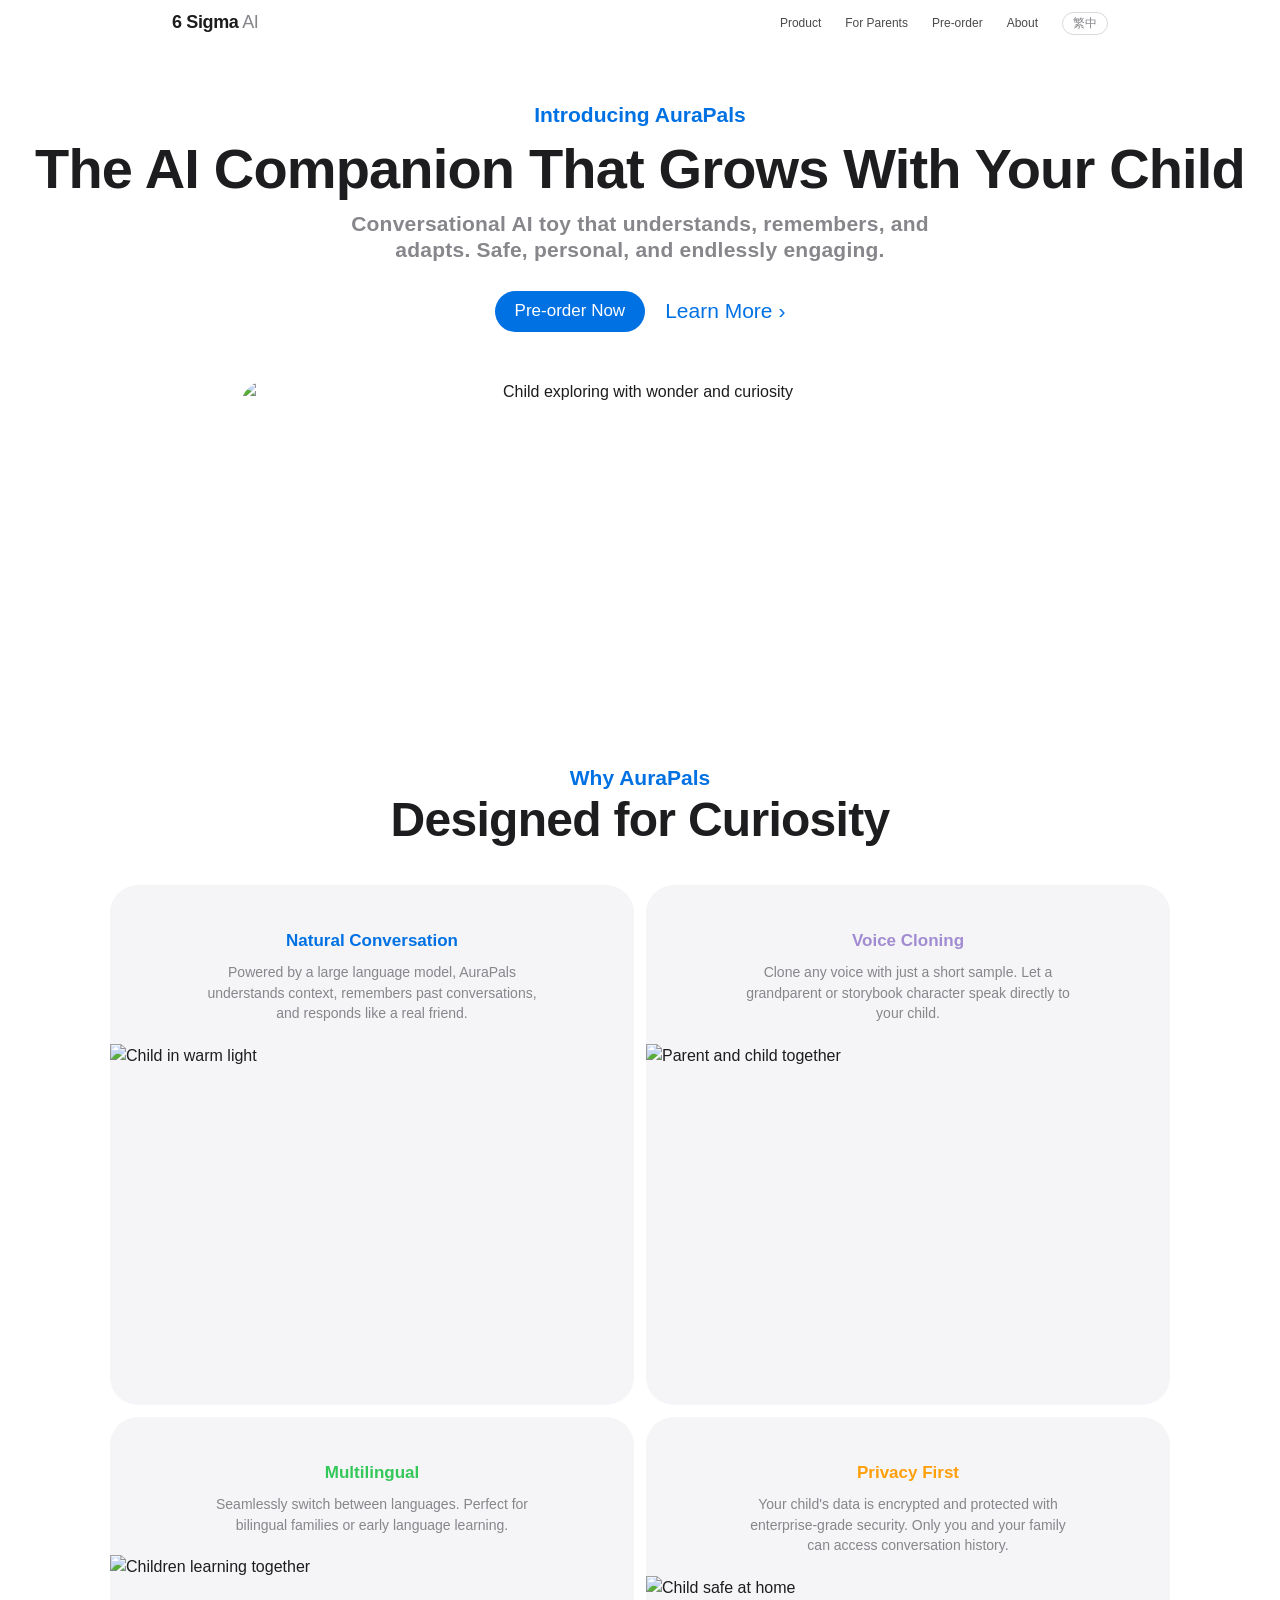
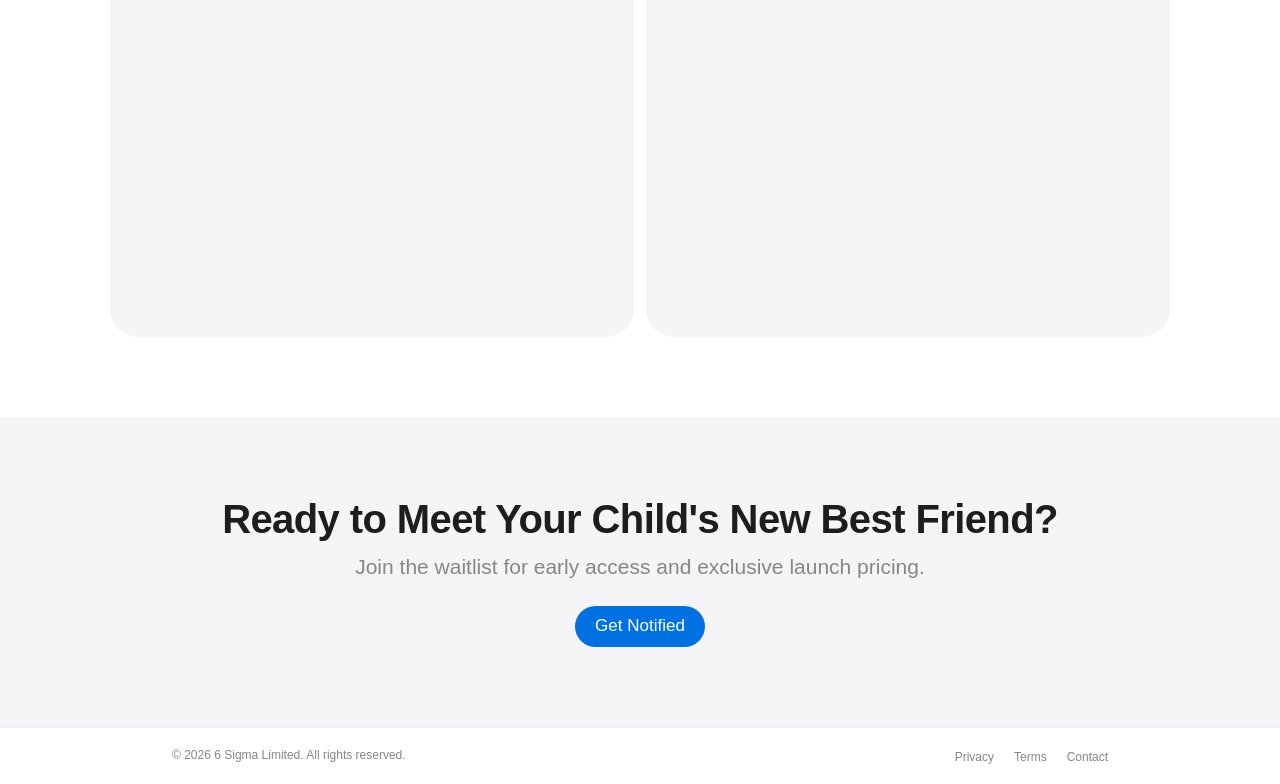
==== index.html @ c562e6f1 "Initial website - 6 Sigma AI" ====
<!DOCTYPE html>
<html lang="en">
<head>
  <meta charset="UTF-8">
  <meta name="viewport" content="width=device-width, initial-scale=1.0">
  <title>6 Sigma AI — The AI Companion That Grows With Your Child</title>
  <meta name="description" content="AuraPals: Conversational AI toy powered by on-device intelligence.">
  <link rel="stylesheet" href="css/style.css">
</head>
<body>

  <nav class="nav"><div class="nav-inner">
    <a href="index.html" class="nav-logo">6 Sigma<span> AI</span></a>
    <button class="nav-toggle" id="nav-toggle">&#9776;</button>
    <ul class="nav-links" id="nav-links">
      <li><a href="product.html" data-i18n="nav_product">Product</a></li>
      <li><a href="parents.html" data-i18n="nav_parents">For Parents</a></li>
      <li><a href="preorder.html" data-i18n="nav_preorder">Pre-order</a></li>
      <li><a href="about.html" data-i18n="nav_about">About</a></li>
      <li><button class="nav-lang" id="lang-btn">繁中</button></li>
    </ul>
  </div></nav>

  <!-- Hero -->
  <section class="hero">
    <p class="t-eyebrow fade-in" data-i18n="hero_overline">Introducing AuraPals</p>
    <h1 class="t-hero fade-in" data-i18n="hero_headline">The AI Companion That<br>Grows With Your Child</h1>
    <p class="t-intro fade-in" data-i18n="hero_sub">Conversational AI powered by on-device intelligence.<br>Safe. Private. Endlessly engaging.</p>
    <div class="hero-cta fade-in">
      <a href="preorder.html" class="btn btn-primary" data-i18n="hero_cta">Pre-order Now</a>
      <a href="product.html" class="link-arrow" data-i18n="hero_cta2">Learn More</a>
    </div>
    <div class="hero-img fade-in">
      <img src="https://images.unsplash.com/photo-1503919545889-aef636e10ad4?w=1200&q=80&auto=format&fit=crop&crop=center" alt="Child exploring with wonder and curiosity">
    </div>
  </section>

  <!-- Tiles -->
  <section class="tile-section">
    <div class="w" style="text-align:center;margin-bottom:40px;">
      <p class="t-eyebrow fade-in" data-i18n="feat_overline">Why AuraPals</p>
      <h2 class="t-headline fade-in" data-i18n="feat_headline">Designed for Curiosity</h2>
    </div>
    <div class="tile-grid">
      <div class="tile fade-in">
        <div class="tile-content">
          <p class="t-eyebrow" data-i18n="feat1_title">Natural Conversation</p>
          <p class="t-body" data-i18n="feat1_desc">Understands context, remembers past conversations, and responds like a real friend.</p>
        </div>
        <div class="tile-img">
          <img src="https://images.unsplash.com/photo-1544776193-352d25ca82cd?w=600&q=80&auto=format&fit=crop" alt="Child in warm light" loading="lazy">
        </div>
      </div>
      <div class="tile fade-in">
        <div class="tile-content">
          <p class="t-eyebrow" style="color:#a18cd1;" data-i18n="feat2_title">Voice Cloning</p>
          <p class="t-body" data-i18n="feat2_desc">Clone any voice with a 10-second sample. A grandparent, a teacher, a storybook character.</p>
        </div>
        <div class="tile-img">
          <img src="https://images.unsplash.com/photo-1476703993599-0035a21b17a9?w=600&q=80&auto=format&fit=crop" alt="Parent and child together" loading="lazy">
        </div>
      </div>
      <div class="tile fade-in">
        <div class="tile-content">
          <p class="t-eyebrow" style="color:#34c759;" data-i18n="feat3_title">Multilingual</p>
          <p class="t-body" data-i18n="feat3_desc">Switch between languages seamlessly. Perfect for bilingual families.</p>
        </div>
        <div class="tile-img">
          <img src="https://images.unsplash.com/photo-1503676260728-1c00da094a0b?w=600&h=400&q=80&auto=format&fit=crop" alt="Children learning together" loading="lazy">
        </div>
      </div>
      <div class="tile fade-in">
        <div class="tile-content">
          <p class="t-eyebrow" style="color:#ff9f0a;" data-i18n="feat4_title">Privacy First</p>
          <p class="t-body" data-i18n="feat4_desc">Encrypted and protected with enterprise-grade security. Only your family can access.</p>
        </div>
        <div class="tile-img">
          <img src="https://images.unsplash.com/photo-1516627145497-ae6968895b74?w=600&h=400&q=80&auto=format&fit=crop" alt="Child safe at home" loading="lazy">
        </div>
      </div>
    </div>
  </section>

  <!-- CTA -->
  <section class="section-gray">
    <div class="cta fade-in">
      <h2 class="t-section" data-i18n="home_cta_headline">Ready to Meet Your Child's<br>New Best Friend?</h2>
      <p class="t-section-sub" data-i18n="home_cta_sub">Join the waitlist for early access and exclusive launch pricing.</p>
      <a href="preorder.html" class="btn btn-primary" data-i18n="home_cta_btn">Get Notified</a>
    </div>
  </section>

  <footer class="footer"><div class="footer-inner">
    <p class="footer-copy">&copy; <span data-i18n="footer_copy">2026 6 Sigma Limited. All rights reserved.</span></p>
    <ul class="footer-links">
      <li><a href="#" data-i18n="footer_privacy">Privacy</a></li>
      <li><a href="#" data-i18n="footer_terms">Terms</a></li>
      <li><a href="#" data-i18n="footer_contact">Contact</a></li>
    </ul>
  </div></footer>

  <script src="js/i18n.js"></script>
  <script src="js/main.js"></script>
</body>
</html>
---- css/style.css ----
/* ============================================================
   6 Sigma AI — Apple-grade Light Minimal v3
   SF Pro inspired, image-rich, no clutter
   ============================================================ */

*, *::before, *::after { margin: 0; padding: 0; box-sizing: border-box; }

:root {
  --bg:            #fff;
  --bg-alt:        #f5f5f7;
  --text:          #1d1d1f;
  --text-sub:      #86868b;
  --accent:        #0071e3;
  --accent-hover:  #0077ed;
  --border:        rgba(0,0,0,.04);
  --radius:        28px;
  --max-w:         980px;
  --nav-h:         44px;
  --font:          -apple-system, BlinkMacSystemFont, 'SF Pro Display', 'SF Pro Text', 'Helvetica Neue', 'Inter', sans-serif;
  --ease:          cubic-bezier(.25,.1,.25,1);
}

html { scroll-behavior: smooth; -webkit-font-smoothing: antialiased; -moz-osx-font-smoothing: grayscale; }
body {
  font-family: var(--font);
  background: var(--bg);
  color: var(--text);
  line-height: 1.47;
  overflow-x: hidden;
}
a { color: var(--accent); text-decoration: none; }
a:hover { text-decoration: underline; }
img { max-width: 100%; display: block; }

/* --- Nav (Apple bar) --- */
.nav {
  position: fixed; top: 0; left: 0; right: 0;
  height: var(--nav-h);
  background: rgba(255,255,255,.8);
  backdrop-filter: saturate(180%) blur(20px);
  -webkit-backdrop-filter: saturate(180%) blur(20px);
  z-index: 1000;
}
.nav-inner {
  max-width: var(--max-w);
  margin: 0 auto; padding: 0 22px;
  height: 100%;
  display: flex; align-items: center; justify-content: space-between;
}
.nav-logo { font-size: 18px; font-weight: 600; color: var(--text); letter-spacing: -.02em; text-decoration: none; }
.nav-logo:hover { text-decoration: none; }
.nav-logo span { font-weight: 400; color: var(--text-sub); }
.nav-links { display: flex; gap: 24px; list-style: none; align-items: center; }
.nav-links a { font-size: 12px; color: var(--text); opacity: .8; text-decoration: none; transition: opacity .3s; }
.nav-links a:hover, .nav-links a.active { opacity: 1; text-decoration: none; }
.nav-lang {
  font-size: 12px; padding: 2px 10px;
  border: 1px solid rgba(0,0,0,.15); border-radius: 980px;
  color: var(--text-sub); background: transparent;
  cursor: pointer; font-family: var(--font); transition: all .3s;
}
.nav-lang:hover { border-color: var(--text); color: var(--text); }
.nav-toggle { display: none; background: none; border: none; font-size: 18px; cursor: pointer; color: var(--text); }

@media (max-width: 734px) {
  .nav-toggle { display: block; }
  .nav-links {
    display: none; position: absolute; top: var(--nav-h); left: 0; right: 0;
    background: rgba(255,255,255,.98); backdrop-filter: blur(20px);
    flex-direction: column; padding: 20px; gap: 16px;
    border-bottom: 1px solid var(--border);
  }
  .nav-links.open { display: flex; }
}

/* --- Typography (Apple scale) --- */
.t-hero {
  font-size: 56px; font-weight: 700;
  letter-spacing: -.015em; line-height: 1.07;
}
.t-headline {
  font-size: 48px; font-weight: 700;
  letter-spacing: -.015em; line-height: 1.08;
}
.t-intro {
  font-size: 21px; font-weight: 600;
  letter-spacing: .011em; line-height: 1.24;
  color: var(--text-sub);
}
.t-section {
  font-size: 40px; font-weight: 700;
  letter-spacing: -.015em; line-height: 1.1;
}
.t-section-sub {
  font-size: 21px; font-weight: 400;
  line-height: 1.38; color: var(--text-sub);
}
.t-eyebrow {
  font-size: 21px; font-weight: 600;
  color: var(--accent);
}
.t-body {
  font-size: 17px; font-weight: 400;
  line-height: 1.47; color: var(--text-sub);
}
.t-caption {
  font-size: 12px; color: var(--text-sub);
}

@media (max-width: 734px) {
  .t-hero { font-size: 36px; }
  .t-headline { font-size: 32px; }
  .t-section { font-size: 28px; }
  .t-intro { font-size: 19px; }
}

/* --- Buttons --- */
.btn {
  display: inline-flex; align-items: center;
  padding: 8px 20px; font-size: 17px;
  font-family: var(--font); border-radius: 980px;
  border: none; cursor: pointer; transition: all .3s var(--ease); text-decoration: none;
}
.btn:hover { text-decoration: none; }
.btn-primary { background: var(--accent); color: #fff; }
.btn-primary:hover { background: var(--accent-hover); }
.link-arrow { font-size: 21px; color: var(--accent); text-decoration: none; }
.link-arrow:hover { text-decoration: underline; }
.link-arrow::after { content: ' \203A'; }

/* --- Sections --- */
.section-white { background: var(--bg); }
.section-gray  { background: var(--bg-alt); }
.w { max-width: var(--max-w); margin: 0 auto; padding: 0 22px; }

/* --- Hero --- */
.hero {
  text-align: center;
  padding: calc(var(--nav-h) + 56px) 22px 0;
}
.hero .t-eyebrow { margin-bottom: 8px; }
.hero .t-hero { margin-bottom: 12px; }
.hero .t-intro { max-width: 580px; margin: 0 auto 28px; }
.hero-cta { display: flex; gap: 20px; justify-content: center; align-items: center; flex-wrap: wrap; margin-bottom: 48px; }
.hero-img {
  width: 100%; max-width: 800px; margin: 0 auto;
  border-radius: var(--radius); overflow: hidden;
  aspect-ratio: 21/9;
}
.hero-img img { width: 100%; height: 100%; object-fit: cover; display: block; }

/* --- Feature Row (text left, image right — Apple "split") --- */
.feature-row {
  display: grid; grid-template-columns: 1fr 1fr;
  gap: 48px; align-items: center;
  max-width: var(--max-w); margin: 0 auto;
  padding: 80px 22px;
}
.feature-row.reverse { direction: rtl; }
.feature-row.reverse > * { direction: ltr; }
.feature-text .t-eyebrow { margin-bottom: 8px; }
.feature-text .t-section { margin-bottom: 12px; }
.feature-text .t-body { margin-bottom: 16px; }
.feature-img { border-radius: var(--radius); overflow: hidden; aspect-ratio: 4/3; }
.feature-img img { width: 100%; height: 100%; object-fit: cover; display: block; transition: transform 1s var(--ease); }
.feature-img:hover img { transform: scale(1.02); }

@media (max-width: 734px) {
  .feature-row, .feature-row.reverse { grid-template-columns: 1fr; direction: ltr; gap: 32px; padding: 56px 22px; }
}

/* --- Tile Grid (2-up) --- */
.tile-section { padding: 40px 22px 80px; }
.tile-grid {
  display: grid; grid-template-columns: 1fr 1fr;
  gap: 12px; max-width: 1060px; margin: 0 auto;
}
.tile {
  background: var(--bg-alt); border-radius: var(--radius);
  overflow: hidden; display: flex; flex-direction: column;
  min-height: 520px; transition: transform .4s var(--ease);
}
.tile:hover { transform: scale(1.005); }
.tile-content { padding: 44px 36px 0; flex: 0 0 auto; text-align: center; }
.tile-content .t-eyebrow { margin-bottom: 6px; font-size: 17px; }
.tile-content .t-body { font-size: 14px; max-width: 340px; margin: 8px auto 0; }
.tile-img { flex: 0 0 220px; overflow: hidden; margin-top: 20px; }
.tile-img img {
  width: 100%; height: 100%; object-fit: cover;
  transition: transform .8s var(--ease);
}
.tile:hover .tile-img img { transform: scale(1.03); }

@media (max-width: 734px) {
  .tile-grid { grid-template-columns: 1fr; }
  .tile { min-height: 420px; }
}

/* --- Full Bleed Image --- */
.bleed-img {
  max-width: 1060px; margin: 0 auto;
  padding: 0 22px;
}
.bleed-img img {
  width: 100%; border-radius: var(--radius);
  display: block;
}

/* --- Steps --- */
.steps-section { padding: 80px 22px; text-align: center; }
.steps-section .t-section { margin-bottom: 56px; }
.steps-grid {
  display: grid; grid-template-columns: repeat(4, 1fr);
  gap: 24px; max-width: var(--max-w); margin: 0 auto;
}
.step-item { text-align: center; }
.step-num {
  font-size: 64px; font-weight: 700;
  letter-spacing: -.04em;
  background: linear-gradient(180deg, var(--text) 0%, rgba(29,29,31,.18) 100%);
  -webkit-background-clip: text; -webkit-text-fill-color: transparent;
  background-clip: text; line-height: 1; margin-bottom: 12px;
}
.step-item h3 { font-size: 17px; font-weight: 600; margin-bottom: 6px; }
.step-item p { font-size: 14px; color: var(--text-sub); }

@media (max-width: 734px) {
  .steps-grid { grid-template-columns: 1fr 1fr; }
}

/* --- CTA --- */
.cta { text-align: center; padding: 80px 22px; }
.cta .t-section { margin-bottom: 12px; }
.cta .t-section-sub { margin-bottom: 24px; }

/* --- Phone Mockup --- */
.phone {
  width: 240px; height: 480px;
  background: var(--bg);
  border: 1px solid rgba(0,0,0,.08);
  border-radius: 32px;
  margin: 0 auto;
  overflow: hidden; position: relative;
  box-shadow: 0 12px 40px rgba(0,0,0,.06);
}
.phone::before {
  content: ''; position: absolute; top: 8px; left: 50%; transform: translateX(-50%);
  width: 64px; height: 20px; background: var(--bg-alt); border-radius: 10px; z-index: 2;
}
.phone-body { padding: 36px 14px 14px; }
.msg {
  border-radius: 14px; padding: 8px 12px;
  margin-bottom: 6px; font-size: 13px; line-height: 1.38; text-align: left;
}
.msg-user { background: var(--bg-alt); margin-left: 20px; }
.msg-ai   { background: #e8f0fe; margin-right: 20px; }
.msg-label { font-size: 9px; font-weight: 600; text-transform: uppercase; letter-spacing: .05em; margin-bottom: 2px; color: var(--text-sub); }
.msg-ai .msg-label { color: var(--accent); }

/* --- Subscribe --- */
.subscribe {
  display: flex; gap: 8px;
  max-width: 420px; margin: 0 auto;
}
.subscribe input {
  flex: 1; padding: 10px 16px;
  border: 1px solid rgba(0,0,0,.12); border-radius: 980px;
  font-size: 17px; font-family: var(--font);
  background: var(--bg); color: var(--text); outline: none;
  transition: border-color .3s;
}
.subscribe input::placeholder { color: #ccc; }
.subscribe input:focus { border-color: var(--accent); }
.subscribe-ok { display: none; font-size: 14px; color: #34c759; margin-top: 8px; }
.subscribe-ok.show { display: block; }

@media (max-width: 480px) {
  .subscribe { flex-direction: column; }
}

/* --- FAQ --- */
.faq { max-width: 680px; margin: 0 auto; }
.faq-item { border-bottom: 1px solid rgba(0,0,0,.08); padding: 18px 0; }
.faq-q {
  font-size: 17px; font-weight: 600; cursor: pointer;
  display: flex; justify-content: space-between; align-items: center;
}
.faq-q::after { content: '+'; font-size: 24px; font-weight: 300; color: var(--text-sub); transition: transform .3s; }
.faq-item.open .faq-q::after { transform: rotate(45deg); }
.faq-a { max-height: 0; overflow: hidden; transition: max-height .4s, padding .4s; font-size: 14px; color: var(--text-sub); line-height: 1.5; }
.faq-item.open .faq-a { max-height: 200px; padding-top: 10px; }

/* --- Values --- */
.values { display: grid; grid-template-columns: repeat(3,1fr); gap: 32px; max-width: var(--max-w); margin: 56px auto 0; }
.values-item { text-align: center; }
.values-item h3 { font-size: 17px; font-weight: 600; margin-bottom: 6px; }
.values-item p { font-size: 14px; color: var(--text-sub); }
@media (max-width: 734px) { .values { grid-template-columns: 1fr; gap: 40px; } }

/* --- Footer --- */
.footer { border-top: 1px solid rgba(0,0,0,.06); padding: 16px 0; }
.footer-inner {
  max-width: var(--max-w); margin: 0 auto; padding: 0 22px;
  display: flex; justify-content: space-between; align-items: center; flex-wrap: wrap; gap: 8px;
}
.footer-links { display: flex; gap: 20px; list-style: none; }
.footer-links a { font-size: 12px; color: var(--text-sub); text-decoration: none; }
.footer-links a:hover { color: var(--text); text-decoration: none; }
.footer-copy { font-size: 12px; color: var(--text-sub); }
@media (max-width: 734px) { .footer-inner { flex-direction: column; text-align: center; } }

/* --- Scroll Fade --- */
.fade-in { opacity: 0; transform: translateY(20px); transition: opacity .6s ease, transform .6s ease; }
.fade-in.visible { opacity: 1; transform: none; }
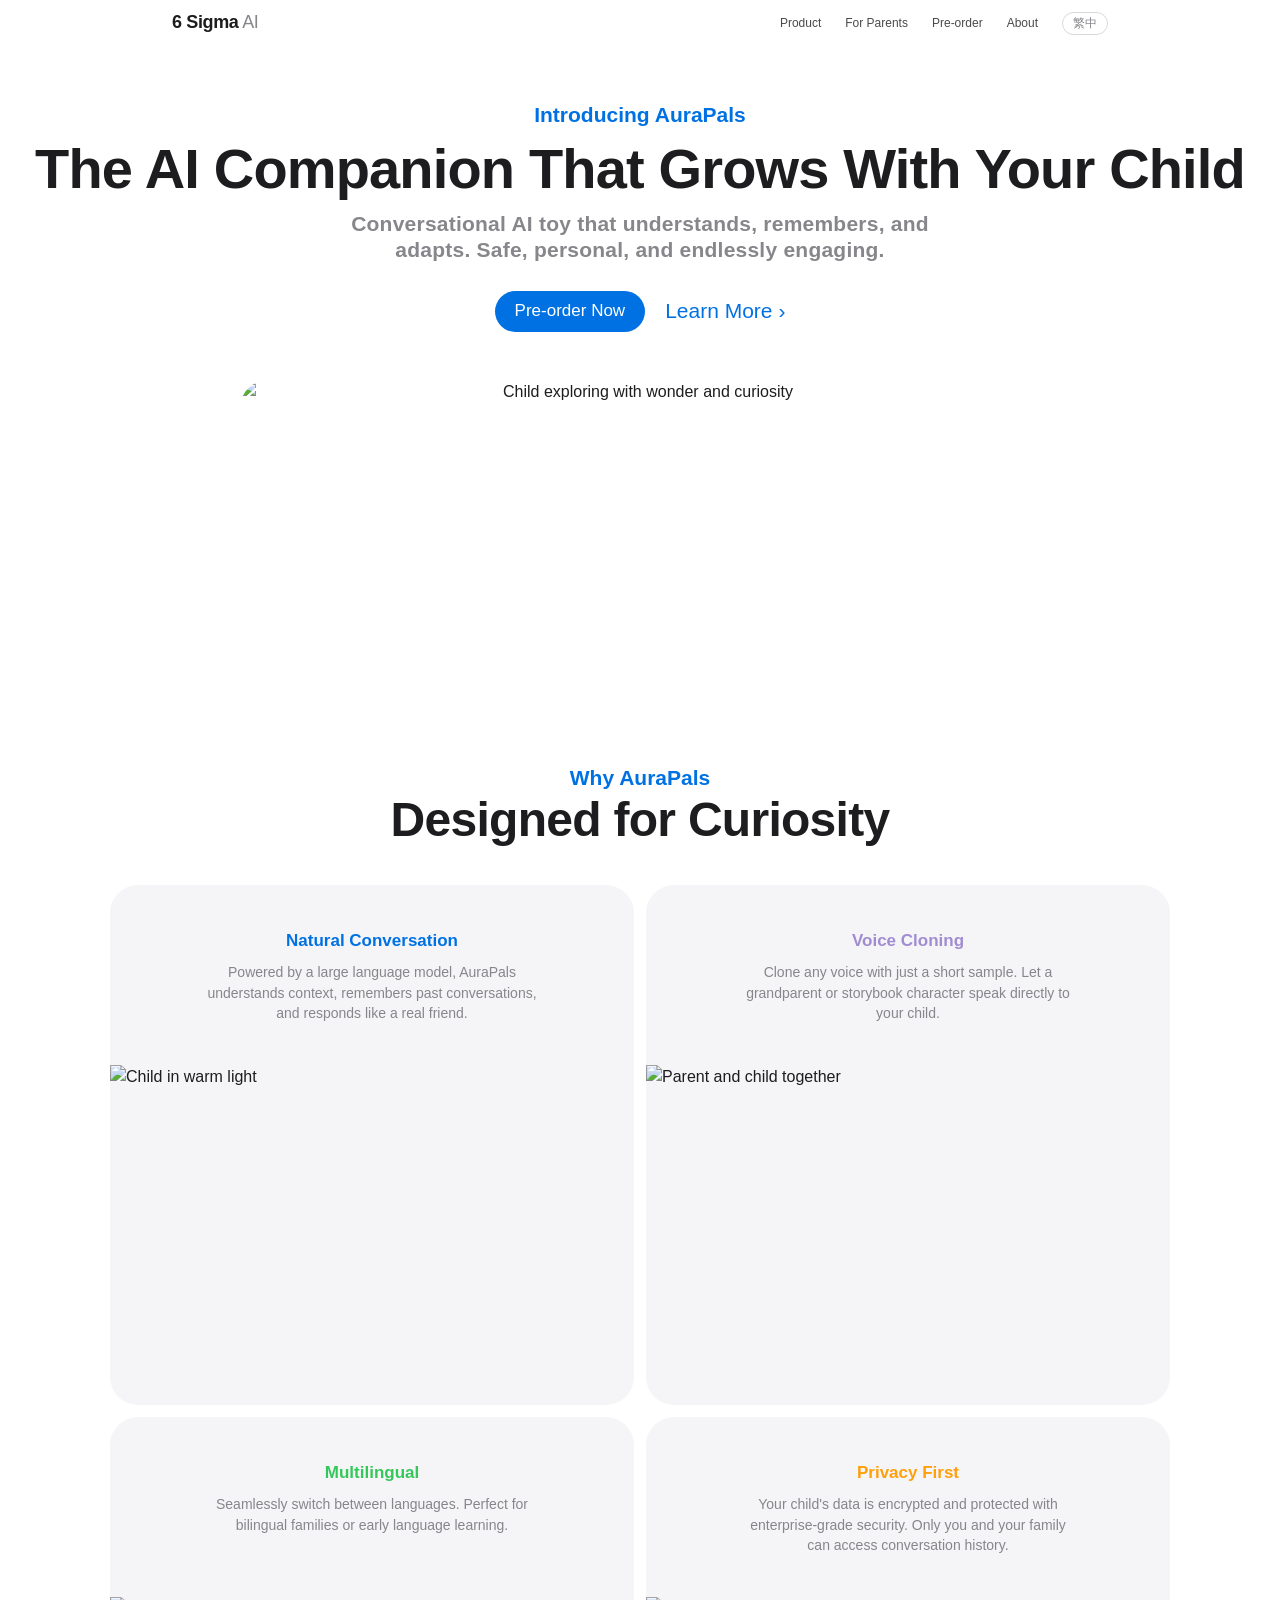
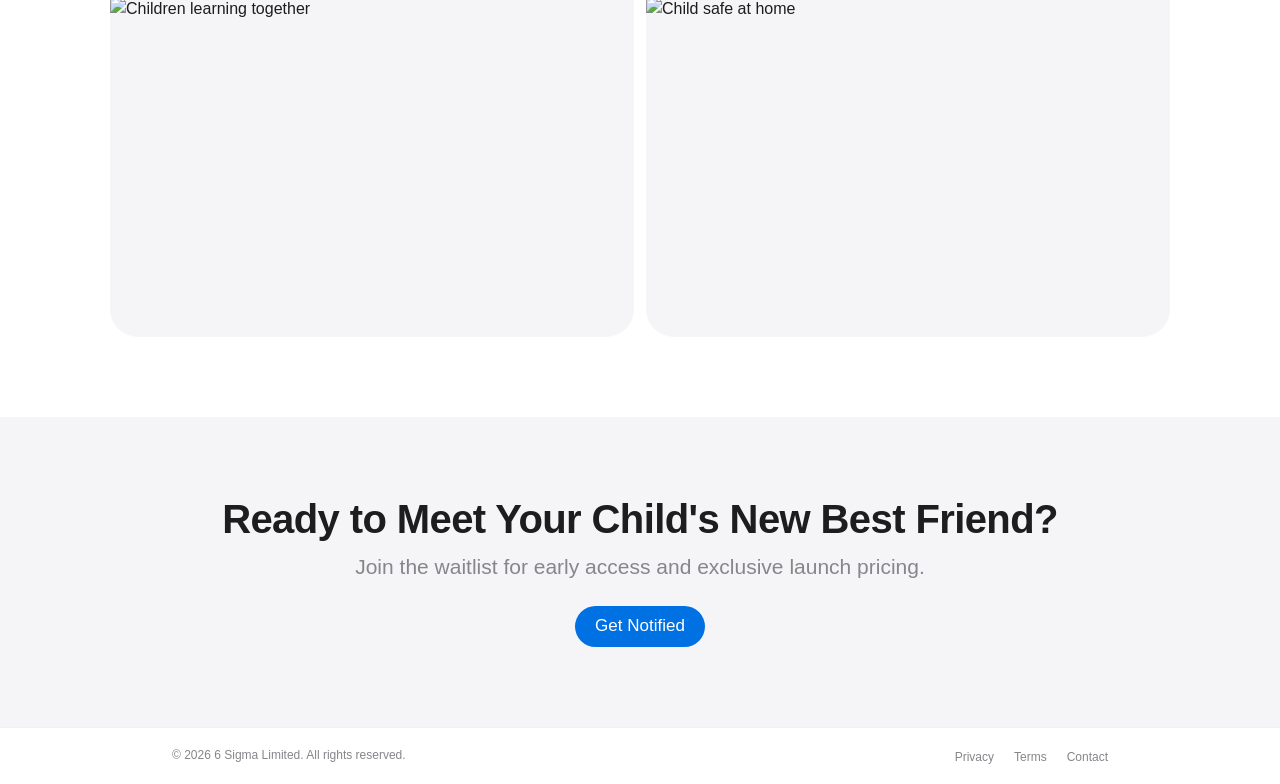
==== commit 07afddab: "Fix: add modal HTML divs to all pages" ====
--- a/index.html
+++ b/index.html
@@ -4,7 +4,50 @@
   <meta charset="UTF-8">
   <meta name="viewport" content="width=device-width, initial-scale=1.0">
   <title>6 Sigma AI — The AI Companion That Grows With Your Child</title>
-  <meta name="description" content="AuraPals: Conversational AI toy powered by on-device intelligence.">
+  <meta name="description" content="AuraPals by 6 Sigma AI: an AI companion toy for children ages 3-10. Natural conversation, voice cloning, multilingual learning, and child-safe content — all in one smart toy.">
+  <meta name="keywords" content="AI toy, AI companion, kids AI, children AI toy, smart toy, voice cloning toy, AuraPals, 6 Sigma AI, educational AI toy, child safe AI">
+  <link rel="canonical" href="https://6sigma-ai.com/">
+  <!-- Open Graph -->
+  <meta property="og:title" content="6 Sigma AI — The AI Companion That Grows With Your Child">
+  <meta property="og:description" content="AuraPals: AI companion toy with natural conversation, voice cloning, and multilingual learning. Safe, personal, and endlessly engaging.">
+  <meta property="og:url" content="https://6sigma-ai.com/">
+  <meta property="og:type" content="website">
+  <meta property="og:site_name" content="6 Sigma AI">
+  <!-- Twitter Card -->
+  <meta name="twitter:card" content="summary_large_image">
+  <meta name="twitter:title" content="6 Sigma AI — The AI Companion That Grows With Your Child">
+  <meta name="twitter:description" content="AuraPals: AI companion toy with natural conversation, voice cloning, and multilingual learning.">
+  <!-- Schema.org Organization + Product -->
+  <script type="application/ld+json">
+  {
+    "@context": "https://schema.org",
+    "@type": "Organization",
+    "name": "6 Sigma Limited",
+    "alternateName": "6 Sigma AI",
+    "url": "https://6sigma-ai.com",
+    "description": "AI companion toys for children — safe, personal, and endlessly engaging.",
+    "foundingDate": "2026",
+    "foundingLocation": "Hong Kong",
+    "address": {
+      "@type": "PostalAddress",
+      "streetAddress": "Unit 1603, 16/F The L. Plaza, 367-375 Queen's Road Central",
+      "addressLocality": "Sheung Wan",
+      "addressRegion": "Hong Kong"
+    }
+  }
+  </script>
+  <script type="application/ld+json">
+  {
+    "@context": "https://schema.org",
+    "@type": "Product",
+    "name": "AuraPals",
+    "description": "AI companion toy for children ages 3-10 with natural conversation, voice cloning, multilingual support, and child-safe content filtering.",
+    "brand": { "@type": "Brand", "name": "6 Sigma AI" },
+    "audience": { "@type": "PeopleAudience", "suggestedMinAge": 3, "suggestedMaxAge": 10 },
+    "category": "AI Toy",
+    "url": "https://6sigma-ai.com/product.html"
+  }
+  </script>
   <link rel="stylesheet" href="css/style.css">
 </head>
 <body>
@@ -93,13 +136,48 @@
   <footer class="footer"><div class="footer-inner">
     <p class="footer-copy">&copy; <span data-i18n="footer_copy">2026 6 Sigma Limited. All rights reserved.</span></p>
     <ul class="footer-links">
-      <li><a href="#" data-i18n="footer_privacy">Privacy</a></li>
-      <li><a href="#" data-i18n="footer_terms">Terms</a></li>
-      <li><a href="#" data-i18n="footer_contact">Contact</a></li>
+      <li><a href="#" onclick="document.getElementById('modal-privacy').classList.add('open');return false;" data-i18n="footer_privacy">Privacy</a></li>
+      <li><a href="#" onclick="document.getElementById('modal-terms').classList.add('open');return false;" data-i18n="footer_terms">Terms</a></li>
+      <li><a href="#" onclick="document.getElementById('modal-contact').classList.add('open');return false;" data-i18n="footer_contact">Contact</a></li>
     </ul>
   </div></footer>
 
   <script src="js/i18n.js"></script>
   <script src="js/main.js"></script>
+
+  <!-- Modals -->
+  <div class="modal-overlay" id="modal-privacy"><div class="modal-box">
+    <button class="modal-close" onclick="this.parentElement.parentElement.classList.remove('open')">&times;</button>
+    <h2>Privacy Policy</h2>
+    <p><strong>Last updated: March 2026</strong></p>
+    <p>6 Sigma Limited is committed to protecting your family's privacy.</p>
+    <p><strong>What we collect:</strong></p>
+    <ul><li>Email address (when you join the waitlist)</li><li>Conversation data between your child and AuraPals (encrypted, accessible only to your family)</li></ul>
+    <p><strong>How we protect it:</strong></p>
+    <ul><li>All conversation data is encrypted with enterprise-grade security</li><li>We never sell, share, or provide your data to third parties</li><li>Only your family can access your child's conversation history</li></ul>
+    <p><strong>Your rights:</strong> You may request deletion of your data at any time by contacting us.</p>
+    <p>Questions? <a href="mailto:privacy@6sigma-ai.com">privacy@6sigma-ai.com</a></p>
+  </div></div>
+  <div class="modal-overlay" id="modal-terms"><div class="modal-box">
+    <button class="modal-close" onclick="this.parentElement.parentElement.classList.remove('open')">&times;</button>
+    <h2>Terms of Use</h2>
+    <p><strong>Last updated: March 2026</strong></p>
+    <p><strong>Product use:</strong> AuraPals is designed for children ages 3-10 under parental supervision.</p>
+    <p><strong>Content:</strong> We employ child-safe content filters. We recommend parents review conversation logs periodically.</p>
+    <p><strong>Waitlist:</strong> Joining the waitlist does not constitute a purchase. Pricing and availability will be confirmed before any charge.</p>
+    <p><strong>Intellectual property:</strong> All content is owned by 6 Sigma Limited. AuraPals is a trademark of 6 Sigma Limited.</p>
+    <p>Questions? <a href="mailto:legal@6sigma-ai.com">legal@6sigma-ai.com</a></p>
+  </div></div>
+  <div class="modal-overlay" id="modal-contact"><div class="modal-box">
+    <button class="modal-close" onclick="this.parentElement.parentElement.classList.remove('open')">&times;</button>
+    <h2>Contact Us</h2>
+    <p>We'd love to hear from you.</p>
+    <div class="contact-row"><strong>General:</strong>&nbsp;<a href="mailto:hello@6sigma-ai.com">hello@6sigma-ai.com</a></div>
+    <div class="contact-row"><strong>Privacy:</strong>&nbsp;<a href="mailto:privacy@6sigma-ai.com">privacy@6sigma-ai.com</a></div>
+    <div class="contact-row"><strong>Press:</strong>&nbsp;<a href="mailto:press@6sigma-ai.com">press@6sigma-ai.com</a></div>
+    <div style="height:16px;"></div>
+    <p><strong>6 Sigma Limited</strong><br>Unit 1603, 16/F The L. Plaza<br>367-375 Queen's Road Central<br>Sheung Wan, Hong Kong</p>
+  </div></div>
+
 </body>
 </html>
--- a/css/style.css
+++ b/css/style.css
@@ -181,7 +181,7 @@
   min-height: 520px; transition: transform .4s var(--ease);
 }
 .tile:hover { transform: scale(1.005); }
-.tile-content { padding: 44px 36px 0; flex: 0 0 auto; text-align: center; }
+.tile-content { padding: 44px 36px 0; flex: 0 0 auto; text-align: center; min-height: 160px; }
 .tile-content .t-eyebrow { margin-bottom: 6px; font-size: 17px; }
 .tile-content .t-body { font-size: 14px; max-width: 340px; margin: 8px auto 0; }
 .tile-img { flex: 0 0 220px; overflow: hidden; margin-top: 20px; }
@@ -309,6 +309,32 @@
 .footer-copy { font-size: 12px; color: var(--text-sub); }
 @media (max-width: 734px) { .footer-inner { flex-direction: column; text-align: center; } }
 
+/* --- Modal --- */
+.modal-overlay {
+  display: none; position: fixed; inset: 0; z-index: 2000;
+  background: rgba(0,0,0,.4); backdrop-filter: blur(8px);
+  align-items: center; justify-content: center; padding: 22px;
+}
+.modal-overlay.open { display: flex; }
+.modal-box {
+  background: var(--bg); border-radius: var(--radius);
+  max-width: 560px; width: 100%; max-height: 80vh; overflow-y: auto;
+  padding: 40px 36px; position: relative;
+  box-shadow: 0 20px 60px rgba(0,0,0,.12);
+}
+.modal-close {
+  position: absolute; top: 16px; right: 20px;
+  background: none; border: none; font-size: 20px;
+  color: var(--text-sub); cursor: pointer; line-height: 1;
+}
+.modal-close:hover { color: var(--text); }
+.modal-box h2 { font-size: 24px; font-weight: 600; margin-bottom: 16px; }
+.modal-box p, .modal-box li { font-size: 14px; color: var(--text-sub); line-height: 1.6; margin-bottom: 10px; }
+.modal-box ul { padding-left: 18px; }
+.modal-box a { color: var(--accent); }
+.contact-row { display: flex; gap: 8px; align-items: center; margin-bottom: 8px; }
+.contact-row span { font-size: 14px; color: var(--text-sub); }
+
 /* --- Scroll Fade --- */
 .fade-in { opacity: 0; transform: translateY(20px); transition: opacity .6s ease, transform .6s ease; }
 .fade-in.visible { opacity: 1; transform: none; }
